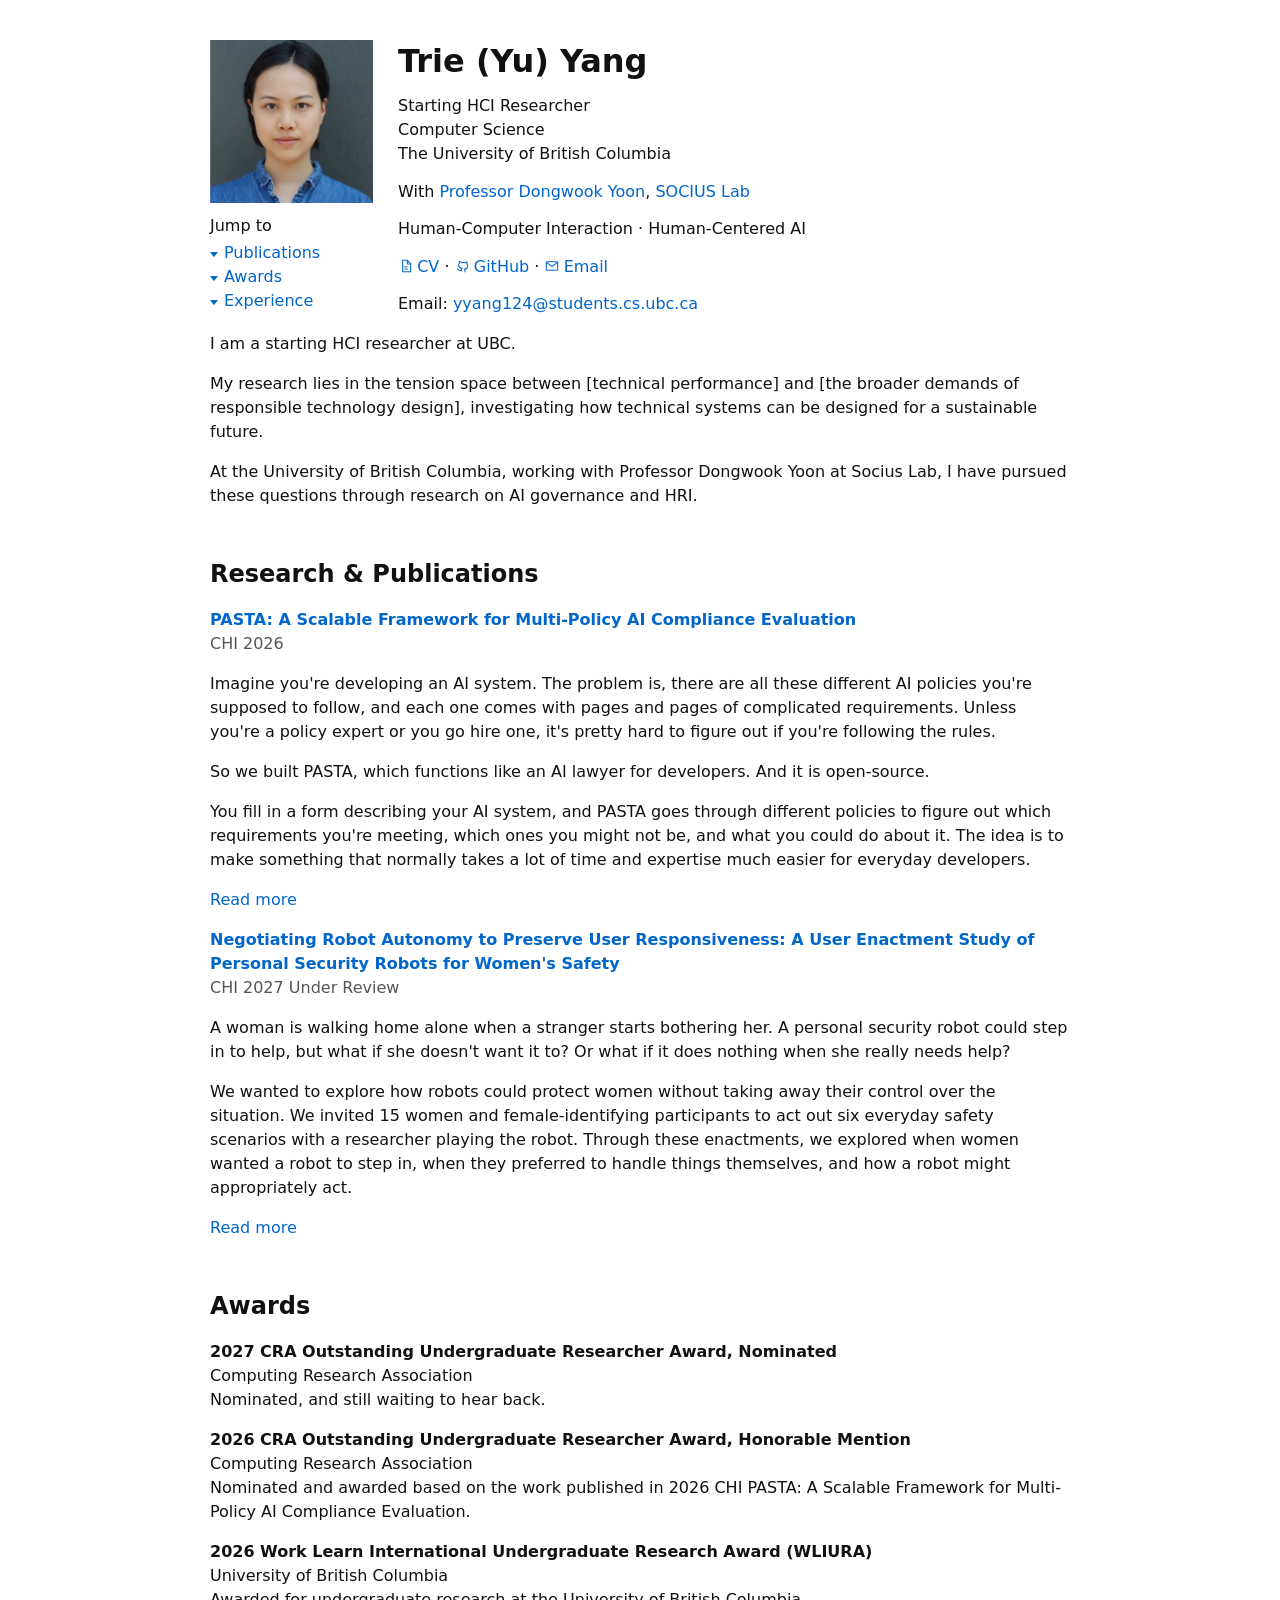
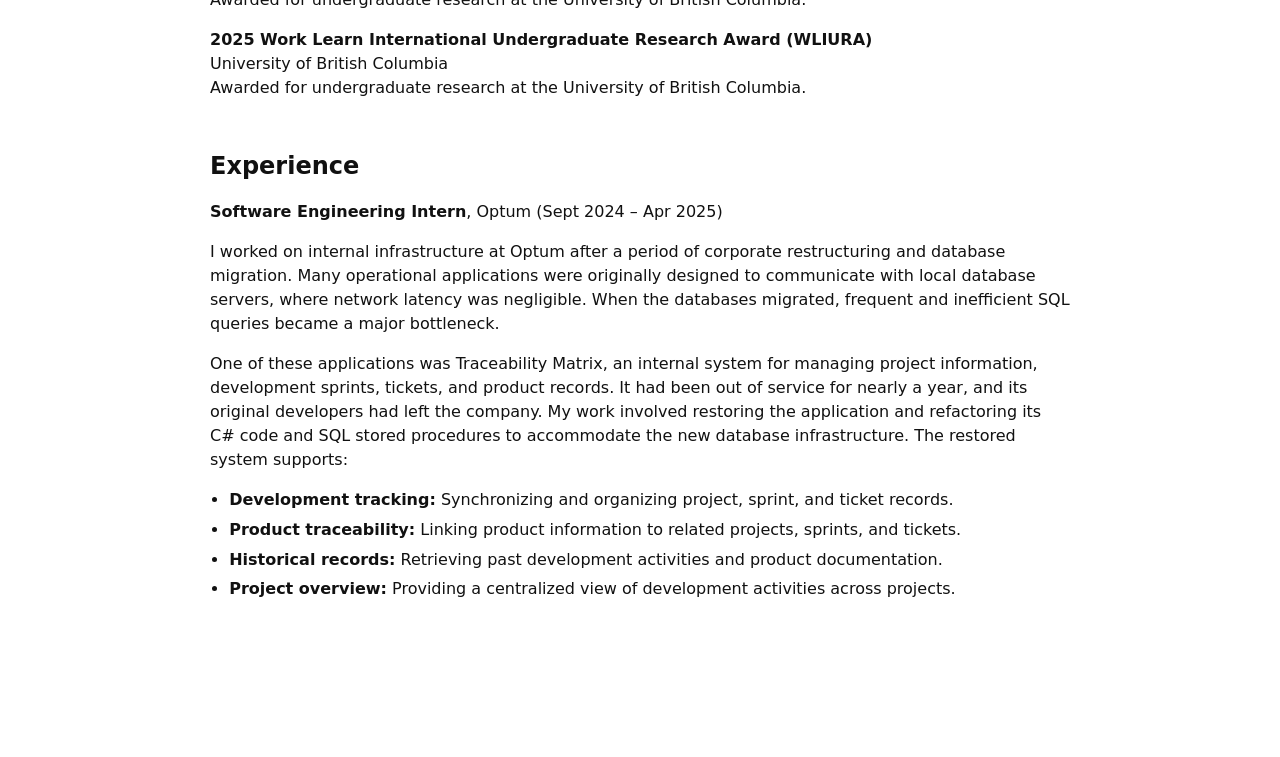
==== index.html @ e6b7b9fc "Arrange the homepage header like a faculty page, with a jump menu." ====
<!DOCTYPE html>
<html lang="en">
<head>
  <meta charset="UTF-8">
  <meta name="viewport" content="width=device-width, initial-scale=1">
  <title>Trie (Yu) Yang</title>
  <style>
    body {
      max-width: 860px;
      margin: 40px auto 60px;
      padding: 0 20px 80px;
      background: #fff;
      font-family: system-ui, -apple-system, BlinkMacSystemFont, sans-serif;
      line-height: 1.5;
      color: #111;
    }

    a { color: #0066cc; text-decoration: none; }
    a:hover { text-decoration: underline; }
    h1 { margin: 0 0 0.15em; font-size: 2rem; line-height: 1.2; }
    h2 { margin-top: 2em; margin-bottom: 0.4em; scroll-margin-top: 16px; }
    .subtitle { color: #555; }
    .masthead {
      display: flex;
      align-items: flex-start;
      gap: 25px;
      margin-top: 12px;
    }
    .identity { width: 163px; flex: none; }
    .headshot { width: 163px; height: auto; display: block; }
    .jump { margin-top: 0.7em; }
    .jump p { margin: 0 0 0.15em; }
    .jump ul { list-style: none; margin: 0; padding: 0; }
    .jump li { margin: 0; }
    .jump a::before {
      content: "";
      display: inline-block;
      width: 0;
      height: 0;
      margin-right: 6px;
      border-left: 4px solid transparent;
      border-right: 4px solid transparent;
      border-top: 5px solid #0066cc;
      vertical-align: 1px;
    }
    .intro { min-width: 0; padding-top: 2px; }
    .stack { margin-top: 0.85em; }
    .stack p { margin: 0; }
    .stack .ico {
      width: 1em;
      height: 1em;
      margin-right: 0.2em;
      vertical-align: -0.12em;
      fill: none;
      stroke: currentColor;
      stroke-width: 1.6;
    }
    ul { margin: 0.4em 0 1em; padding-left: 1.2em; }
    li { margin: 0.35em 0; }
    .jump ul { margin: 0; padding: 0; }
    .jump li { margin: 0; }
    @media (max-width: 640px) {
      .masthead { display: block; }
      .identity { width: 163px; margin-bottom: 16px; }
    }
  </style>
</head>
<body>

<header class="masthead" id="about">
  <div class="identity">
    <img class="headshot" src="headshot.jpeg" alt="Trie Yang">
    <nav class="jump" aria-label="Jump to">
      <p>Jump to</p>
      <ul>
        <li><a href="#publications">Publications</a></li>
        <li><a href="#awards">Awards</a></li>
        <li><a href="#experience">Experience</a></li>
      </ul>
    </nav>
  </div>
  <div class="intro">
    <h1>Trie (Yu) Yang</h1>
    <div class="stack">
      <p>Starting HCI Researcher</p>
      <p>Computer Science</p>
      <p>The University of British Columbia</p>
    </div>
    <div class="stack">
      <p>With <a href="https://dwyoon.com/">Professor Dongwook Yoon</a>, <a href="https://www.cs.ubc.ca/labs/socius/">SOCIUS Lab</a></p>
    </div>
    <div class="stack">
      <p>Human-Computer Interaction · Human-Centered AI</p>
    </div>
    <div class="stack">
      <p>
        <a href="cv.pdf"><svg class="ico" viewBox="0 0 24 24" aria-hidden="true"><path d="M7 3.5h7l5 5V20.5H7z"/><path d="M14 3.5V9h5"/><path d="M9.5 13h5M9.5 16.5h5"/></svg>CV</a>
        ·
        <a href="https://github.com/TrieYang"><svg class="ico" viewBox="0 0 24 24" aria-hidden="true"><path d="M9 18.5c-4 1.3-4-2.2-5.5-2.7"/><path d="M15 21.2v-2.6a2.6 2.6 0 0 0-.7-2c2.3-.3 4.7-1.1 4.7-5.1a4 4 0 0 0-1.1-2.8 3.7 3.7 0 0 0-.1-2.7s-.9-.3-2.9 1.1a10 10 0 0 0-5.2 0C7.6 4.7 6.7 5 6.7 5a3.7 3.7 0 0 0-.1 2.7 4 4 0 0 0-1.1 2.8c0 4 2.4 4.8 4.7 5.1a2.6 2.6 0 0 0-.7 2v2.6"/></svg>GitHub</a>
        ·
        <a href="mailto:yyang124@students.cs.ubc.ca"><svg class="ico" viewBox="0 0 24 24" aria-hidden="true"><rect x="3.5" y="5.5" width="17" height="13" rx="1.2"/><path d="M4 6.5 12 13l8-6.5"/></svg>Email</a>
      </p>
    </div>
    <div class="stack">
      <p>Email: <a href="mailto:yyang124@students.cs.ubc.ca">yyang124@students.cs.ubc.ca</a></p>
    </div>
  </div>
</header>

<p>I am a starting HCI researcher at UBC.</p>
<p>My research lies in the tension space between [technical performance] and [the broader demands of responsible technology design], investigating how technical systems can be designed for a sustainable future.</p>
<p>At the University of British Columbia, working with Professor Dongwook Yoon at Socius Lab, I have pursued these questions through research on AI governance and HRI.</p>

<h2 id="publications">Research &amp; Publications</h2>
<p>
<strong><a href="pasta.html">PASTA: A Scalable Framework for Multi-Policy AI Compliance Evaluation</a></strong><br>
<span class="subtitle">CHI 2026</span>
</p>
<p>Imagine you're developing an AI system. The problem is, there are all these different AI policies you're supposed to follow, and each one comes with pages and pages of complicated requirements. Unless you're a policy expert or you go hire one, it's pretty hard to figure out if you're following the rules.</p>
<p>So we built PASTA, which functions like an AI lawyer for developers. And it is open-source.</p>
<p>You fill in a form describing your AI system, and PASTA goes through different policies to figure out which requirements you're meeting, which ones you might not be, and what you could do about it. The idea is to make something that normally takes a lot of time and expertise much easier for everyday developers.</p>
<p><a href="pasta.html">Read more</a></p>

<p>
<strong><a href="robot-autonomy.html">Negotiating Robot Autonomy to Preserve User Responsiveness: A User Enactment Study of Personal Security Robots for Women's Safety</a></strong><br>
<span class="subtitle">CHI 2027 Under Review</span>
</p>
<p>A woman is walking home alone when a stranger starts bothering her. A personal security robot could step in to help, but what if she doesn't want it to? Or what if it does nothing when she really needs help?</p>
<p>We wanted to explore how robots could protect women without taking away their control over the situation. We invited 15 women and female-identifying participants to act out six everyday safety scenarios with a researcher playing the robot. Through these enactments, we explored when women wanted a robot to step in, when they preferred to handle things themselves, and how a robot might appropriately act.</p>
<p><a href="robot-autonomy.html">Read more</a></p>

<h2 id="awards">Awards</h2>
<p>
<strong>2027 CRA Outstanding Undergraduate Researcher Award, Nominated</strong><br>
Computing Research Association<br>
Nominated, and still waiting to hear back.
</p>
<p>
<strong>2026 CRA Outstanding Undergraduate Researcher Award, Honorable Mention</strong><br>
Computing Research Association<br>
Nominated and awarded based on the work published in 2026 CHI PASTA: A Scalable Framework for Multi-Policy AI Compliance Evaluation.
</p>
<p>
<strong>2026 Work Learn International Undergraduate Research Award (WLIURA)</strong><br>
University of British Columbia<br>
Awarded for undergraduate research at the University of British Columbia.
</p>
<p>
<strong>2025 Work Learn International Undergraduate Research Award (WLIURA)</strong><br>
University of British Columbia<br>
Awarded for undergraduate research at the University of British Columbia.
</p>

<h2 id="experience">Experience</h2>
<p>
<strong>Software Engineering Intern</strong>, Optum (Sept 2024 – Apr 2025)
</p>
<p>I worked on internal infrastructure at Optum after a period of corporate restructuring and database migration. Many operational applications were originally designed to communicate with local database servers, where network latency was negligible. When the databases migrated, frequent and inefficient SQL queries became a major bottleneck.</p>
<p>One of these applications was Traceability Matrix, an internal system for managing project information, development sprints, tickets, and product records. It had been out of service for nearly a year, and its original developers had left the company. My work involved restoring the application and refactoring its C# code and SQL stored procedures to accommodate the new database infrastructure. The restored system supports:</p>
<ul>
  <li><strong>Development tracking:</strong> Synchronizing and organizing project, sprint, and ticket records.</li>
  <li><strong>Product traceability:</strong> Linking product information to related projects, sprints, and tickets.</li>
  <li><strong>Historical records:</strong> Retrieving past development activities and product documentation.</li>
  <li><strong>Project overview:</strong> Providing a centralized view of development activities across projects.</li>
</ul>

</body>
</html>
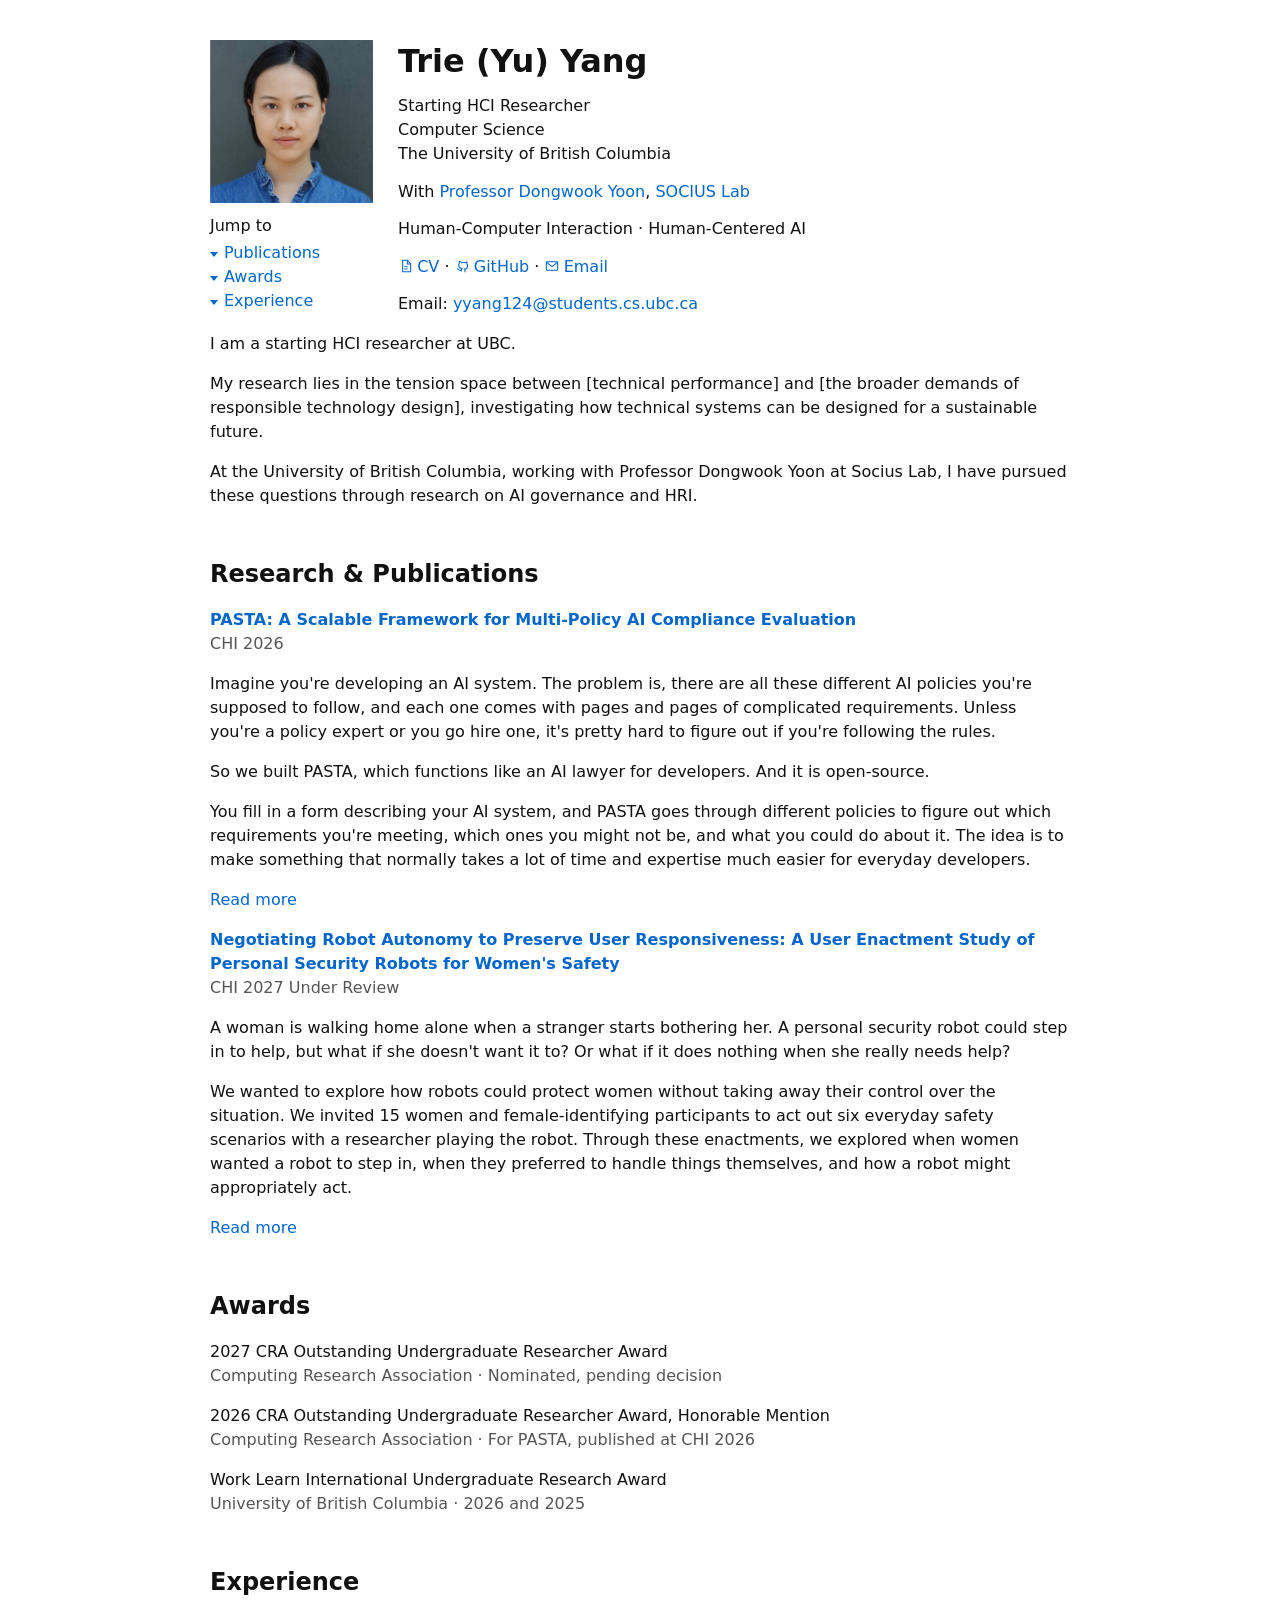
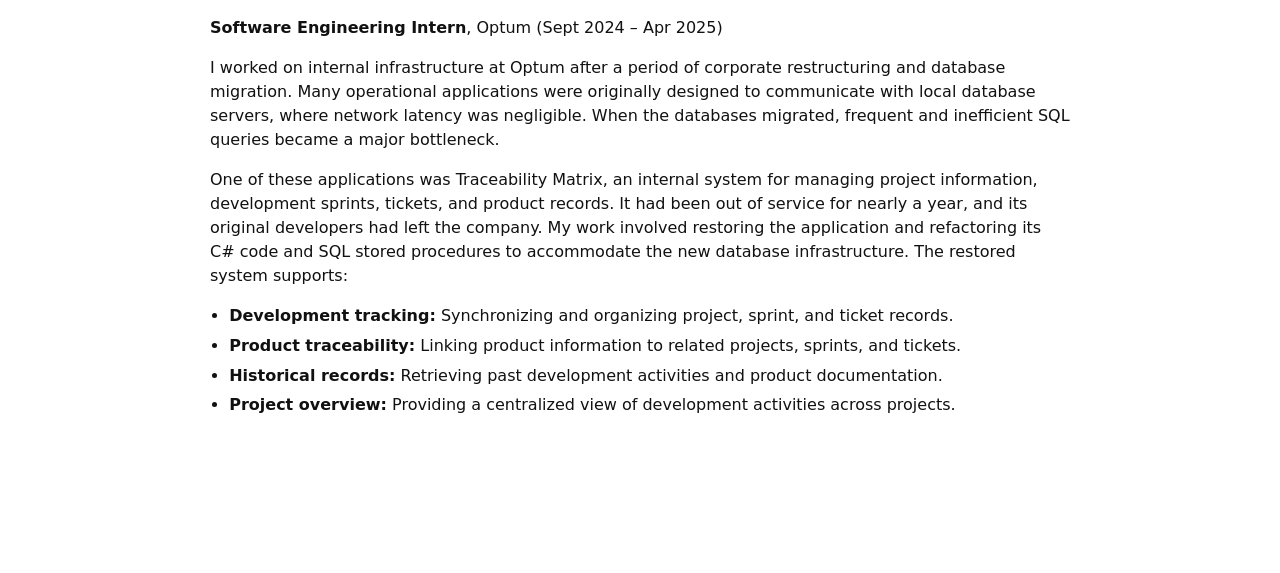
==== commit 467ca47d: "Shorten the awards so the names and notes do not repeat." ====
--- a/index.html
+++ b/index.html
@@ -131,24 +131,16 @@
 
 <h2 id="awards">Awards</h2>
 <p>
-<strong>2027 CRA Outstanding Undergraduate Researcher Award, Nominated</strong><br>
-Computing Research Association<br>
-Nominated, and still waiting to hear back.
+2027 CRA Outstanding Undergraduate Researcher Award<br>
+<span class="subtitle">Computing Research Association · Nominated, pending decision</span>
 </p>
 <p>
-<strong>2026 CRA Outstanding Undergraduate Researcher Award, Honorable Mention</strong><br>
-Computing Research Association<br>
-Nominated and awarded based on the work published in 2026 CHI PASTA: A Scalable Framework for Multi-Policy AI Compliance Evaluation.
+2026 CRA Outstanding Undergraduate Researcher Award, Honorable Mention<br>
+<span class="subtitle">Computing Research Association · For PASTA, published at CHI 2026</span>
 </p>
 <p>
-<strong>2026 Work Learn International Undergraduate Research Award (WLIURA)</strong><br>
-University of British Columbia<br>
-Awarded for undergraduate research at the University of British Columbia.
-</p>
-<p>
-<strong>2025 Work Learn International Undergraduate Research Award (WLIURA)</strong><br>
-University of British Columbia<br>
-Awarded for undergraduate research at the University of British Columbia.
+Work Learn International Undergraduate Research Award<br>
+<span class="subtitle">University of British Columbia · 2026 and 2025</span>
 </p>
 
 <h2 id="experience">Experience</h2>
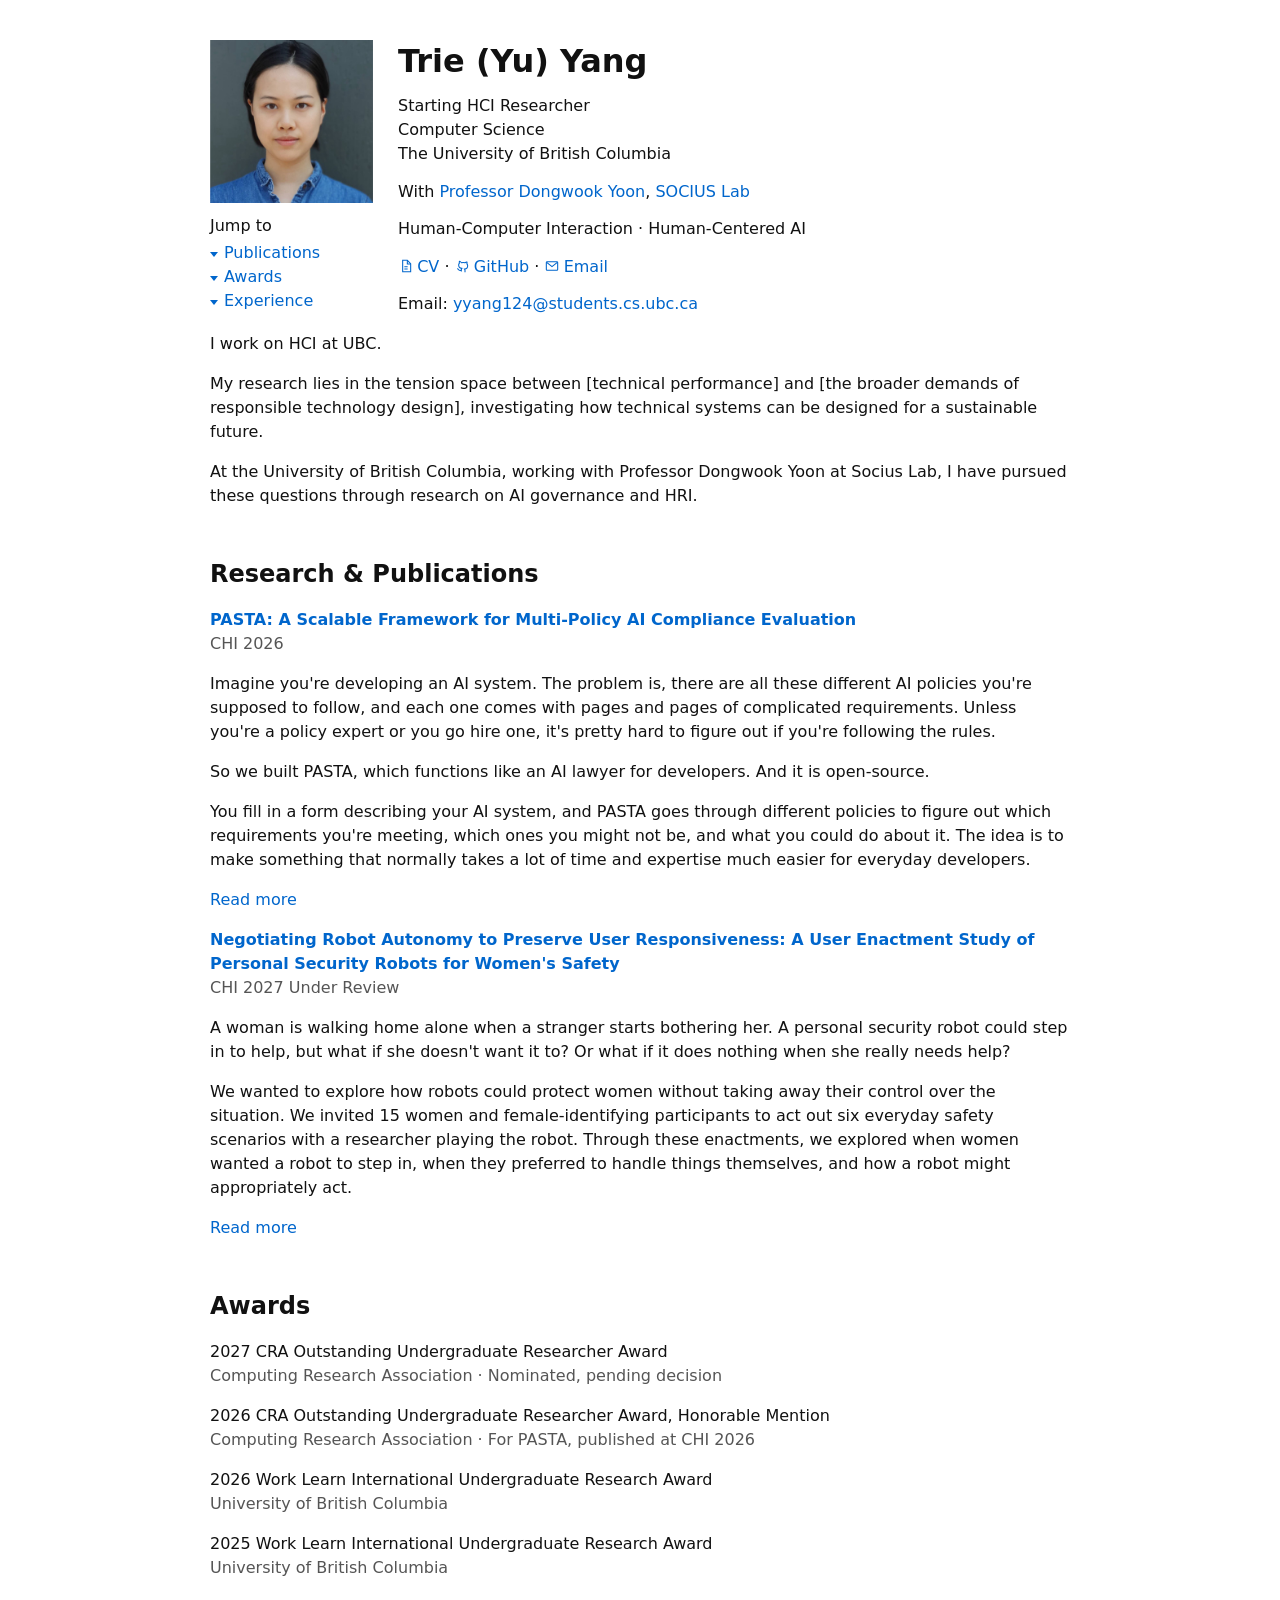
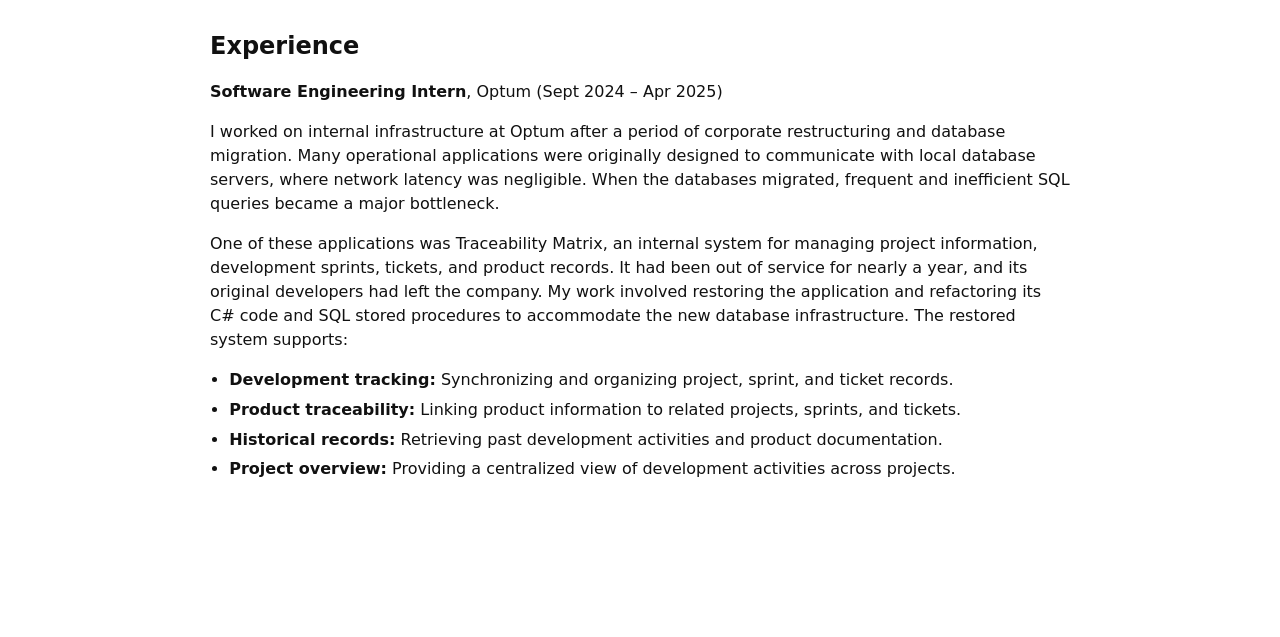
==== commit e70fb431: "Update the opening line and list the Work Learn awards separately." ====
--- a/index.html
+++ b/index.html
@@ -107,7 +107,7 @@
   </div>
 </header>
 
-<p>I am a starting HCI researcher at UBC.</p>
+<p>I work on HCI at UBC.</p>
 <p>My research lies in the tension space between [technical performance] and [the broader demands of responsible technology design], investigating how technical systems can be designed for a sustainable future.</p>
 <p>At the University of British Columbia, working with Professor Dongwook Yoon at Socius Lab, I have pursued these questions through research on AI governance and HRI.</p>
 
@@ -139,8 +139,12 @@
 <span class="subtitle">Computing Research Association · For PASTA, published at CHI 2026</span>
 </p>
 <p>
-Work Learn International Undergraduate Research Award<br>
-<span class="subtitle">University of British Columbia · 2026 and 2025</span>
+2026 Work Learn International Undergraduate Research Award<br>
+<span class="subtitle">University of British Columbia</span>
+</p>
+<p>
+2025 Work Learn International Undergraduate Research Award<br>
+<span class="subtitle">University of British Columbia</span>
 </p>
 
 <h2 id="experience">Experience</h2>
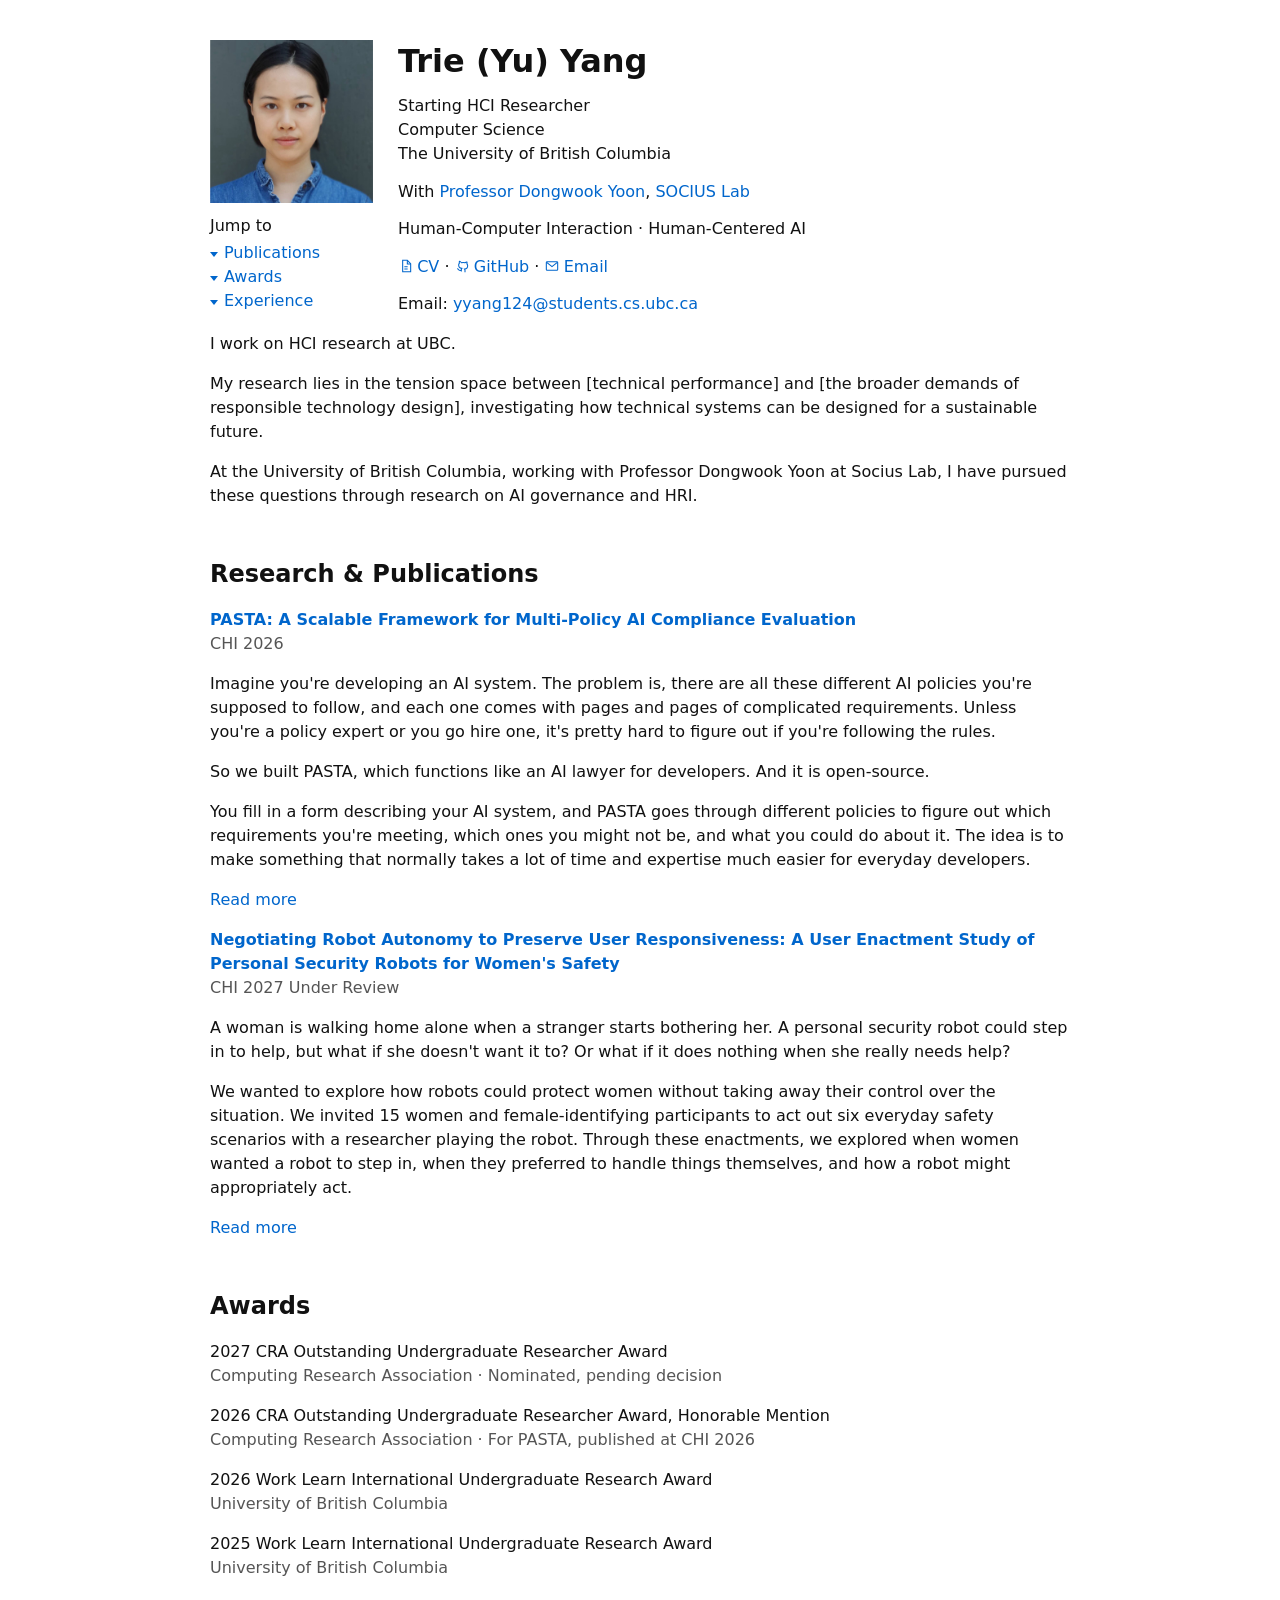
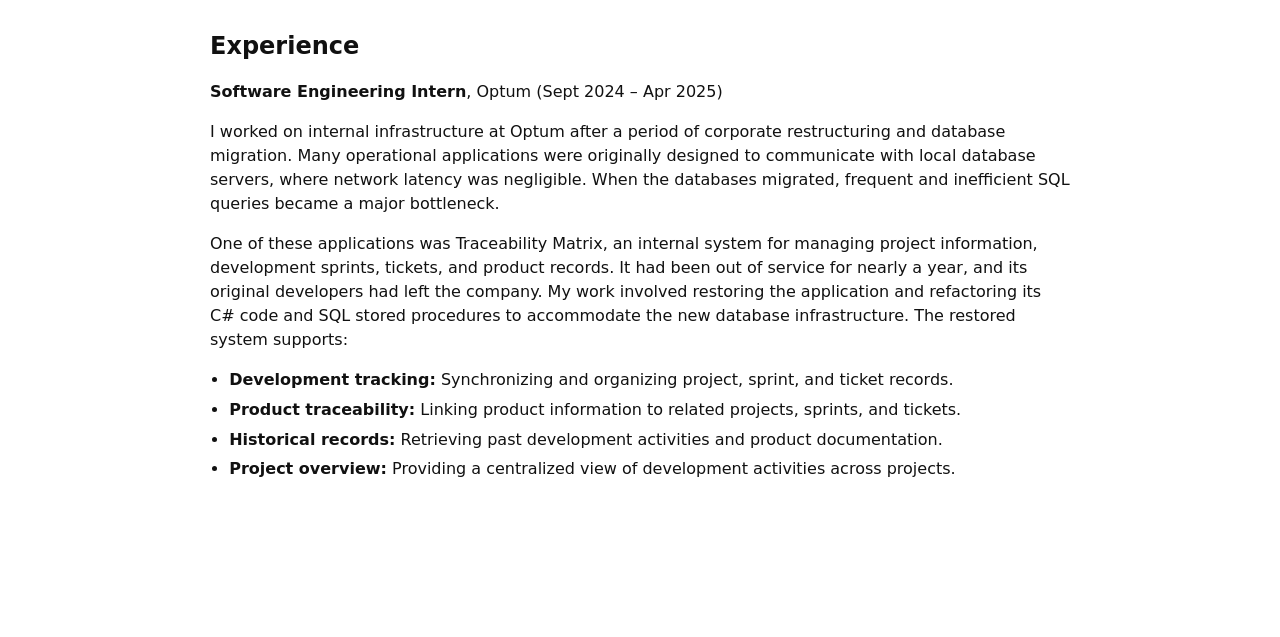
==== commit 96cc296b: "Say the opening line is HCI research at UBC." ====
--- a/index.html
+++ b/index.html
@@ -107,7 +107,7 @@
   </div>
 </header>
 
-<p>I work on HCI at UBC.</p>
+<p>I work on HCI research at UBC.</p>
 <p>My research lies in the tension space between [technical performance] and [the broader demands of responsible technology design], investigating how technical systems can be designed for a sustainable future.</p>
 <p>At the University of British Columbia, working with Professor Dongwook Yoon at Socius Lab, I have pursued these questions through research on AI governance and HRI.</p>
 
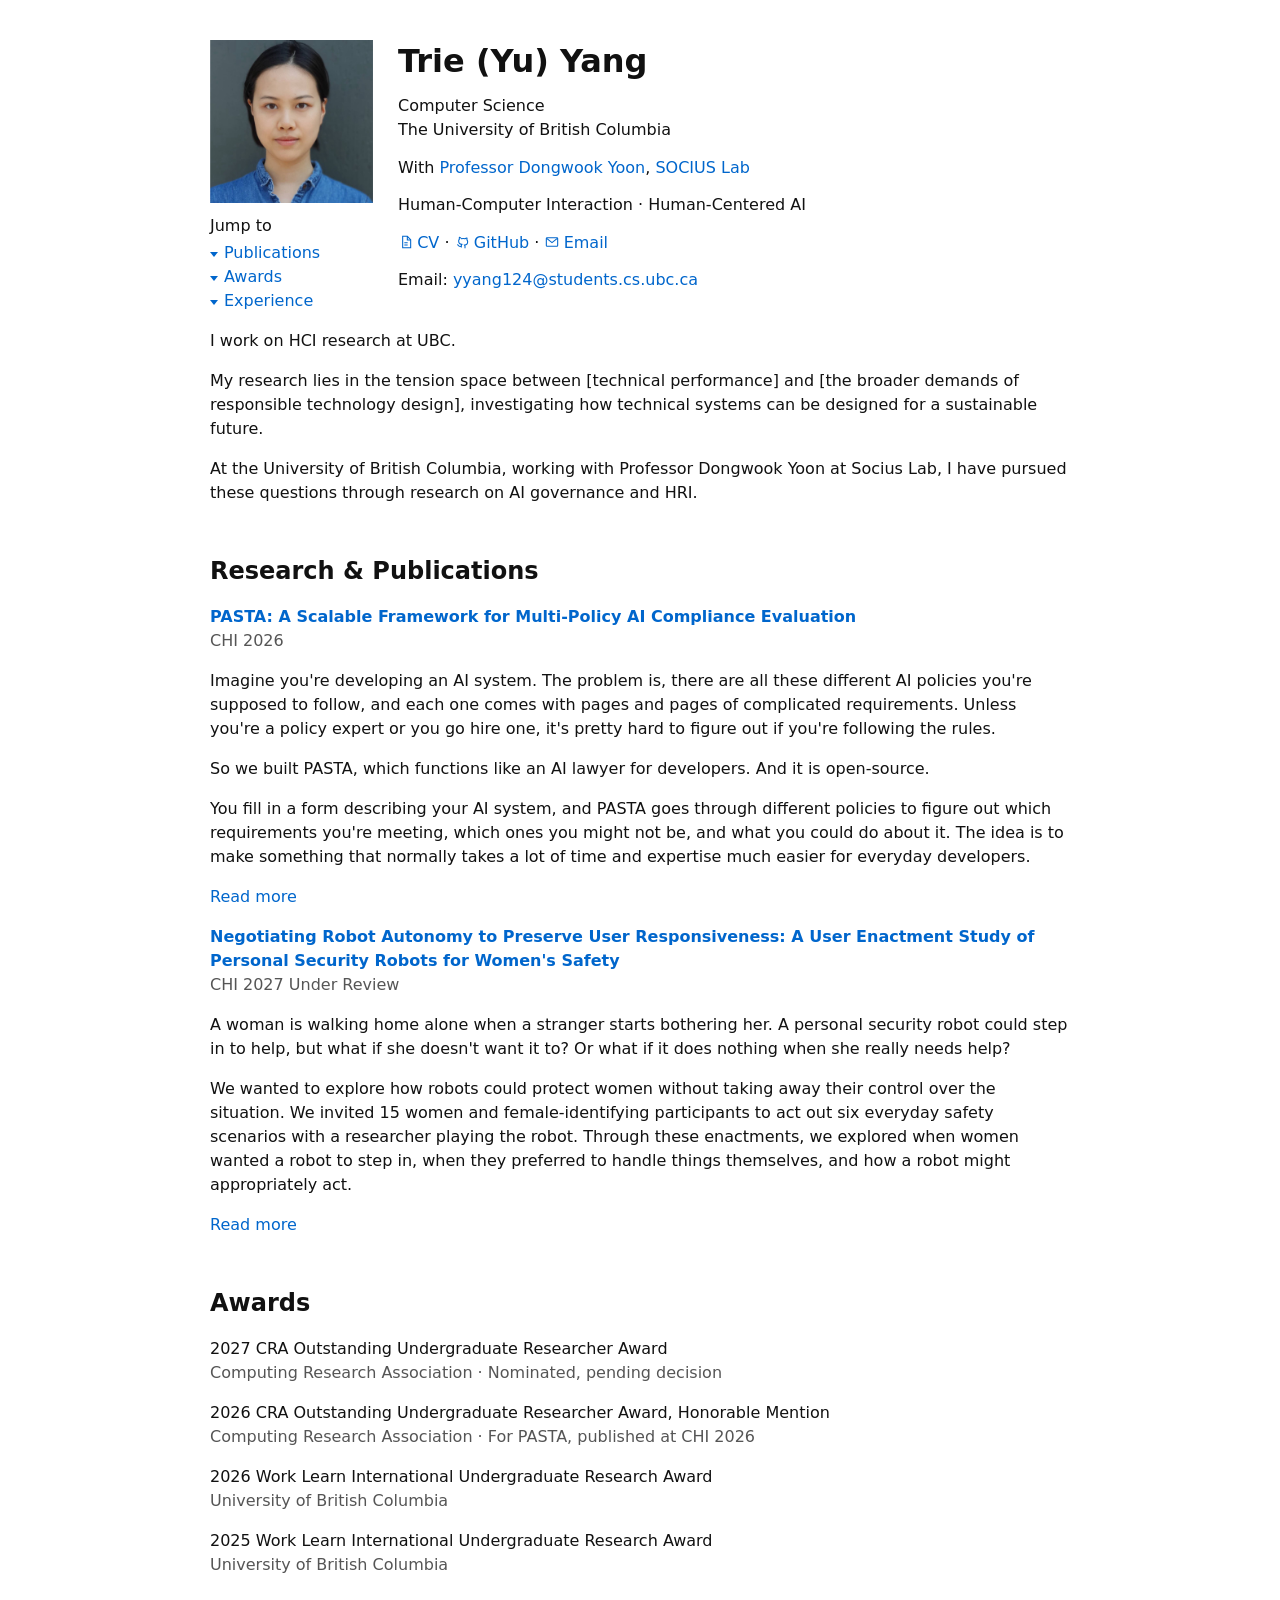
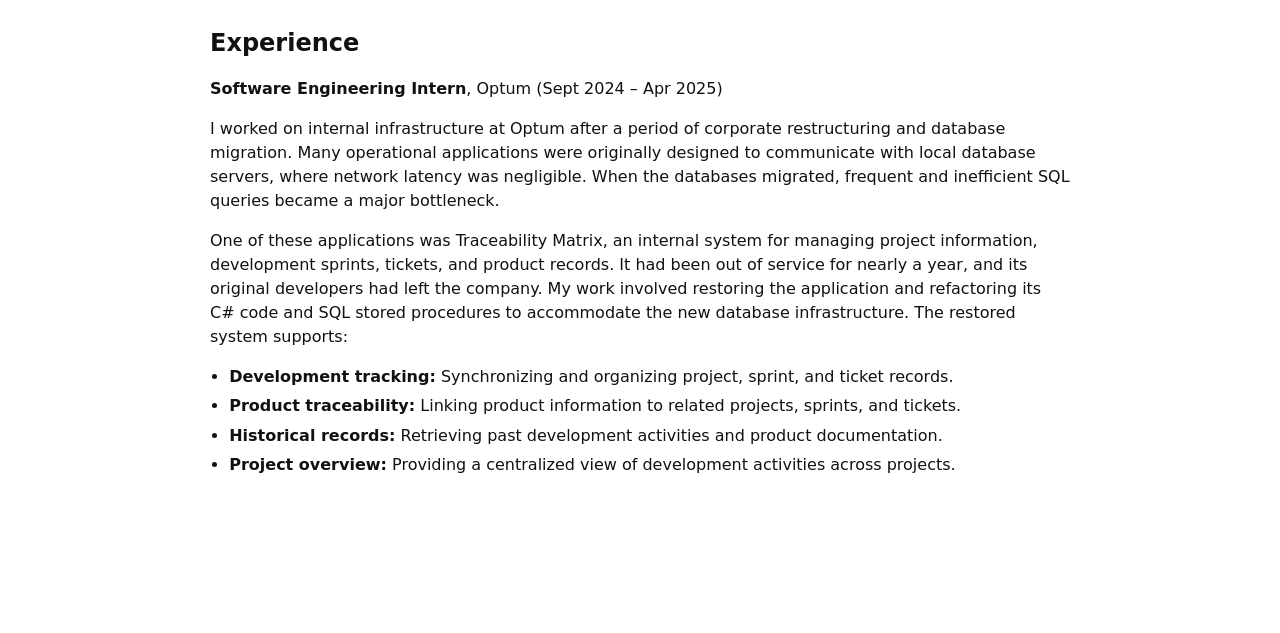
==== commit 828cf999: "Remove the starting HCI researcher line from the header." ====
--- a/index.html
+++ b/index.html
@@ -82,7 +82,6 @@
   <div class="intro">
     <h1>Trie (Yu) Yang</h1>
     <div class="stack">
-      <p>Starting HCI Researcher</p>
       <p>Computer Science</p>
       <p>The University of British Columbia</p>
     </div>
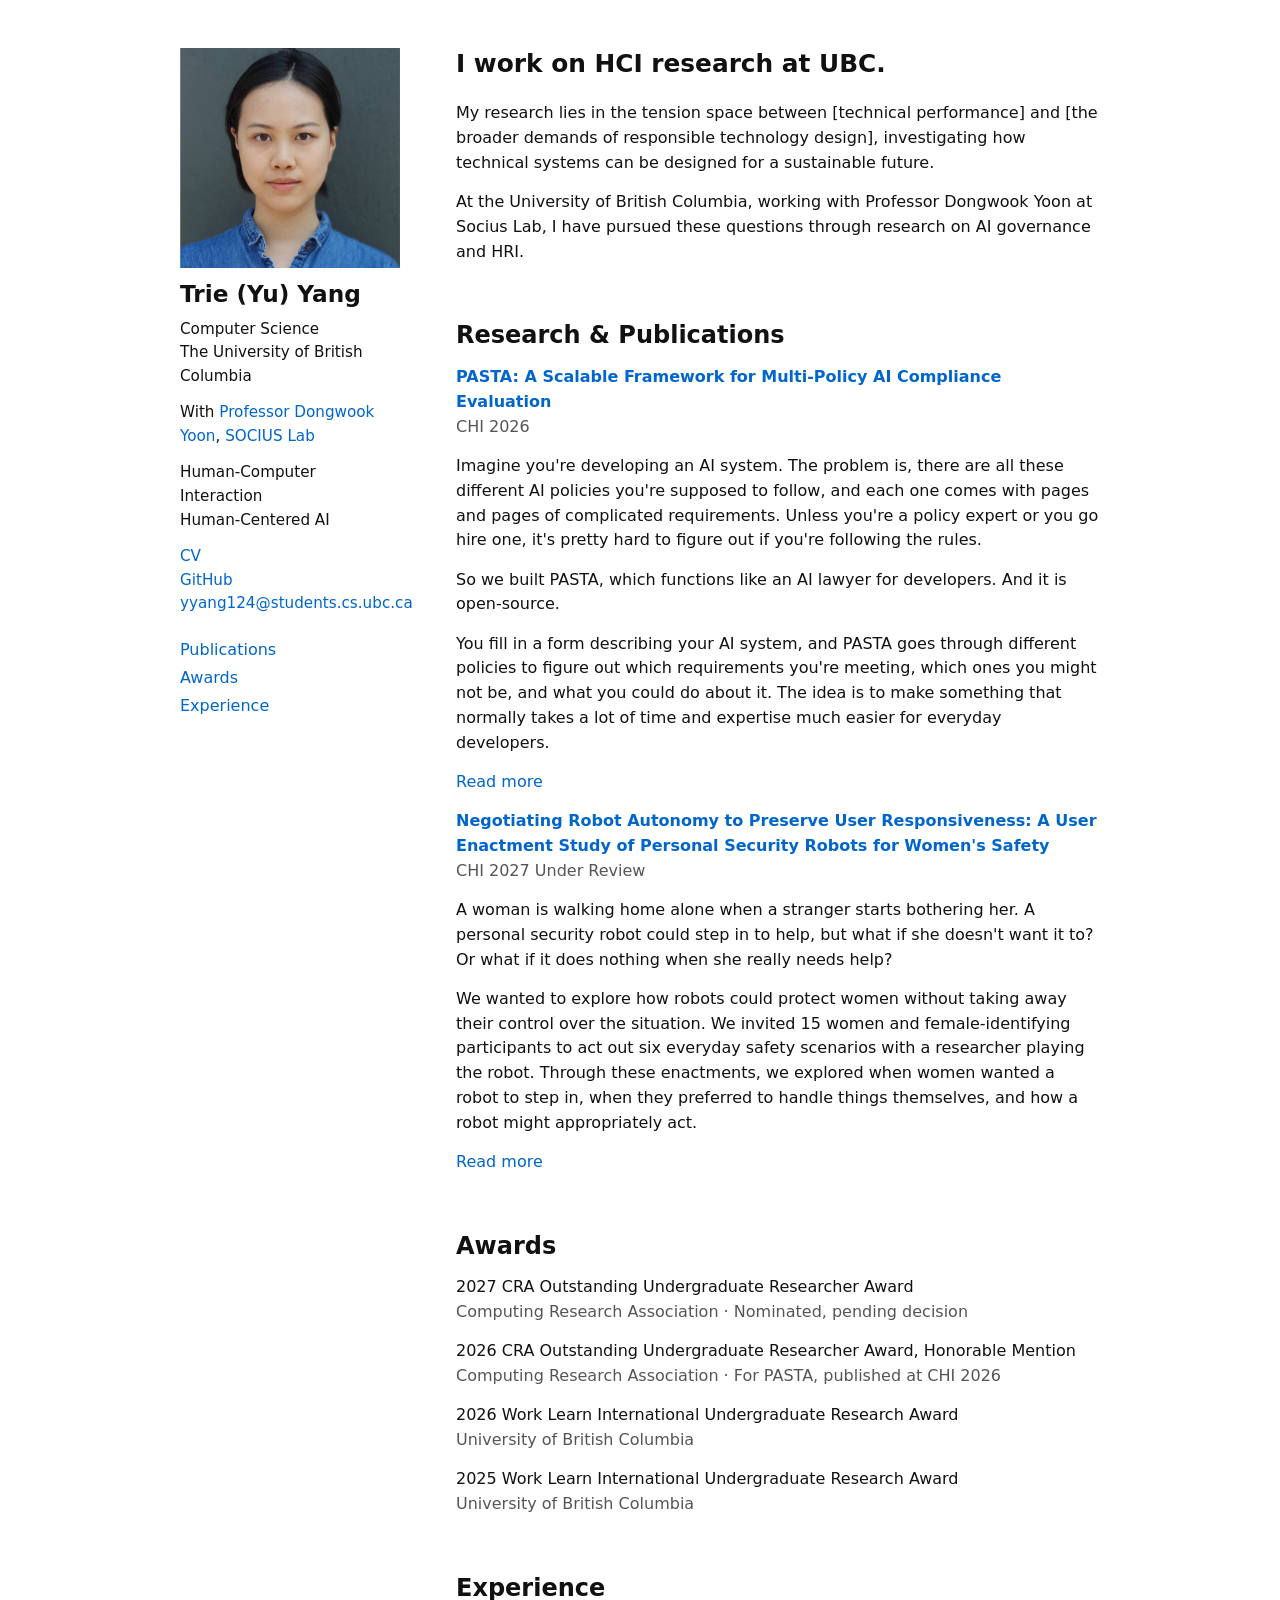
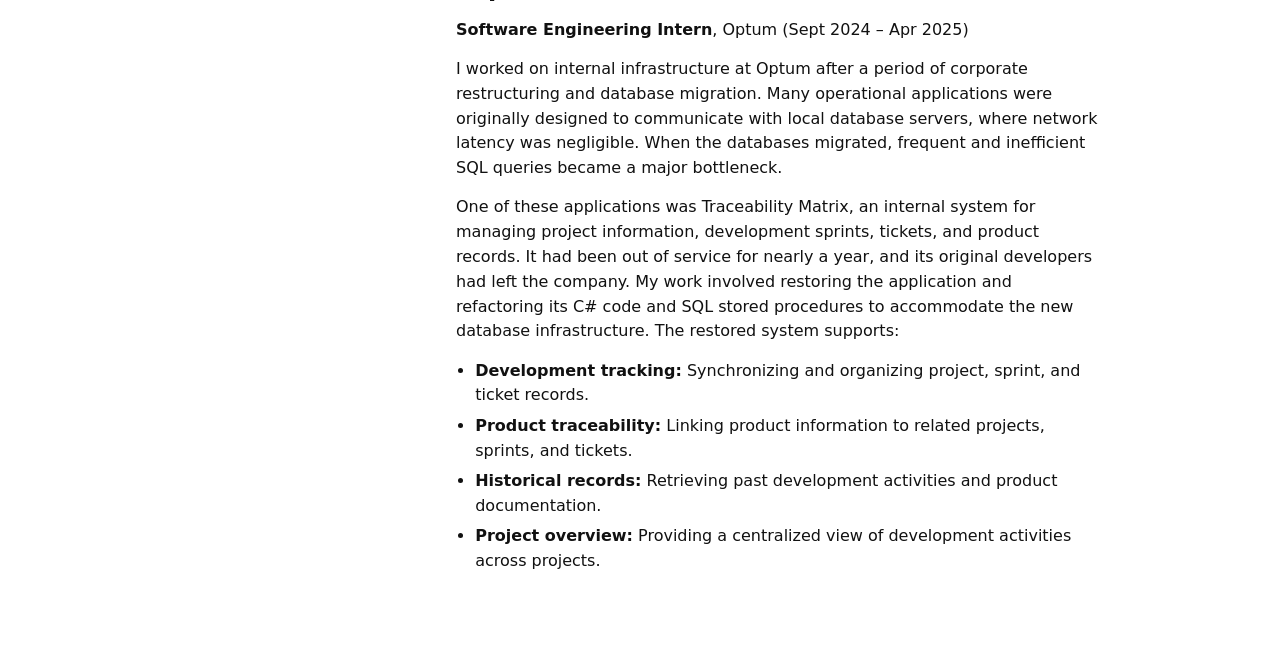
==== commit a36ecce1: "Split the homepage into a plain side column and a writing column." ====
--- a/index.html
+++ b/index.html
@@ -6,107 +6,76 @@
   <title>Trie (Yu) Yang</title>
   <style>
     body {
-      max-width: 860px;
-      margin: 40px auto 60px;
-      padding: 0 20px 80px;
+      max-width: 920px;
+      margin: 48px auto 72px;
+      padding: 0 24px;
       background: #fff;
       font-family: system-ui, -apple-system, BlinkMacSystemFont, sans-serif;
-      line-height: 1.5;
+      line-height: 1.55;
       color: #111;
     }
 
     a { color: #0066cc; text-decoration: none; }
     a:hover { text-decoration: underline; }
-    h1 { margin: 0 0 0.15em; font-size: 2rem; line-height: 1.2; }
-    h2 { margin-top: 2em; margin-bottom: 0.4em; scroll-margin-top: 16px; }
+    h2 { margin: 2.2em 0 0.45em; scroll-margin-top: 16px; }
     .subtitle { color: #555; }
-    .masthead {
-      display: flex;
-      align-items: flex-start;
-      gap: 25px;
-      margin-top: 12px;
+
+    .layout {
+      display: grid;
+      grid-template-columns: 220px minmax(0, 1fr);
+      column-gap: 56px;
+      align-items: start;
     }
-    .identity { width: 163px; flex: none; }
-    .headshot { width: 163px; height: auto; display: block; }
-    .jump { margin-top: 0.7em; }
-    .jump p { margin: 0 0 0.15em; }
-    .jump ul { list-style: none; margin: 0; padding: 0; }
-    .jump li { margin: 0; }
-    .jump a::before {
-      content: "";
-      display: inline-block;
-      width: 0;
-      height: 0;
-      margin-right: 6px;
-      border-left: 4px solid transparent;
-      border-right: 4px solid transparent;
-      border-top: 5px solid #0066cc;
-      vertical-align: 1px;
+
+    .rail h1 {
+      margin: 0.55em 0 0.45em;
+      font-size: 1.45rem;
+      line-height: 1.15;
     }
-    .intro { min-width: 0; padding-top: 2px; }
-    .stack { margin-top: 0.85em; }
-    .stack p { margin: 0; }
-    .stack .ico {
-      width: 1em;
-      height: 1em;
-      margin-right: 0.2em;
-      vertical-align: -0.12em;
-      fill: none;
-      stroke: currentColor;
-      stroke-width: 1.6;
+    .headshot { width: 100%; height: auto; display: block; }
+    .rail p { margin: 0 0 0.85em; font-size: 0.95rem; }
+    .rail nav { margin-top: 1.4em; }
+    .rail nav a { display: block; margin: 0.2em 0; }
+
+    .lede {
+      margin: 0 0 0.85em;
+      font-size: 1.55rem;
+      font-weight: 700;
+      line-height: 1.3;
     }
-    ul { margin: 0.4em 0 1em; padding-left: 1.2em; }
-    li { margin: 0.35em 0; }
-    .jump ul { margin: 0; padding: 0; }
-    .jump li { margin: 0; }
-    @media (max-width: 640px) {
-      .masthead { display: block; }
-      .identity { width: 163px; margin-bottom: 16px; }
+    main > p { margin: 0 0 0.9em; }
+    main ul { margin: 0.4em 0 1em; padding-left: 1.2em; }
+    main li { margin: 0.35em 0; }
+
+    @media (max-width: 700px) {
+      .layout { grid-template-columns: 1fr; row-gap: 28px; }
+      .rail { max-width: 220px; }
     }
   </style>
 </head>
 <body>
 
-<header class="masthead" id="about">
-  <div class="identity">
-    <img class="headshot" src="headshot.jpeg" alt="Trie Yang">
-    <nav class="jump" aria-label="Jump to">
-      <p>Jump to</p>
-      <ul>
-        <li><a href="#publications">Publications</a></li>
-        <li><a href="#awards">Awards</a></li>
-        <li><a href="#experience">Experience</a></li>
-      </ul>
-    </nav>
-  </div>
-  <div class="intro">
-    <h1>Trie (Yu) Yang</h1>
-    <div class="stack">
-      <p>Computer Science</p>
-      <p>The University of British Columbia</p>
-    </div>
-    <div class="stack">
-      <p>With <a href="https://dwyoon.com/">Professor Dongwook Yoon</a>, <a href="https://www.cs.ubc.ca/labs/socius/">SOCIUS Lab</a></p>
-    </div>
-    <div class="stack">
-      <p>Human-Computer Interaction · Human-Centered AI</p>
-    </div>
-    <div class="stack">
-      <p>
-        <a href="cv.pdf"><svg class="ico" viewBox="0 0 24 24" aria-hidden="true"><path d="M7 3.5h7l5 5V20.5H7z"/><path d="M14 3.5V9h5"/><path d="M9.5 13h5M9.5 16.5h5"/></svg>CV</a>
-        ·
-        <a href="https://github.com/TrieYang"><svg class="ico" viewBox="0 0 24 24" aria-hidden="true"><path d="M9 18.5c-4 1.3-4-2.2-5.5-2.7"/><path d="M15 21.2v-2.6a2.6 2.6 0 0 0-.7-2c2.3-.3 4.7-1.1 4.7-5.1a4 4 0 0 0-1.1-2.8 3.7 3.7 0 0 0-.1-2.7s-.9-.3-2.9 1.1a10 10 0 0 0-5.2 0C7.6 4.7 6.7 5 6.7 5a3.7 3.7 0 0 0-.1 2.7 4 4 0 0 0-1.1 2.8c0 4 2.4 4.8 4.7 5.1a2.6 2.6 0 0 0-.7 2v2.6"/></svg>GitHub</a>
-        ·
-        <a href="mailto:yyang124@students.cs.ubc.ca"><svg class="ico" viewBox="0 0 24 24" aria-hidden="true"><rect x="3.5" y="5.5" width="17" height="13" rx="1.2"/><path d="M4 6.5 12 13l8-6.5"/></svg>Email</a>
-      </p>
-    </div>
-    <div class="stack">
-      <p>Email: <a href="mailto:yyang124@students.cs.ubc.ca">yyang124@students.cs.ubc.ca</a></p>
-    </div>
-  </div>
-</header>
+<div class="layout">
+<aside class="rail">
+  <img class="headshot" src="headshot.jpeg" alt="Trie Yang">
+  <h1>Trie (Yu) Yang</h1>
+  <p>Computer Science<br>The University of British Columbia</p>
+  <p>With <a href="https://dwyoon.com/">Professor Dongwook Yoon</a>, <a href="https://www.cs.ubc.ca/labs/socius/">SOCIUS Lab</a></p>
+  <p>Human-Computer Interaction<br>Human-Centered AI</p>
+  <p>
+    <a href="cv.pdf">CV</a><br>
+    <a href="https://github.com/TrieYang">GitHub</a><br>
+    <a href="mailto:yyang124@students.cs.ubc.ca">yyang124@students.cs.ubc.ca</a>
+  </p>
+  <nav aria-label="On this page">
+    <a href="#publications">Publications</a>
+    <a href="#awards">Awards</a>
+    <a href="#experience">Experience</a>
+  </nav>
+</aside>
 
-<p>I work on HCI research at UBC.</p>
+<main>
+<p class="lede">I work on HCI research at UBC.</p>
 <p>My research lies in the tension space between [technical performance] and [the broader demands of responsible technology design], investigating how technical systems can be designed for a sustainable future.</p>
 <p>At the University of British Columbia, working with Professor Dongwook Yoon at Socius Lab, I have pursued these questions through research on AI governance and HRI.</p>
 
@@ -158,6 +127,8 @@
   <li><strong>Historical records:</strong> Retrieving past development activities and product documentation.</li>
   <li><strong>Project overview:</strong> Providing a centralized view of development activities across projects.</li>
 </ul>
+</main>
+</div>
 
 </body>
 </html>
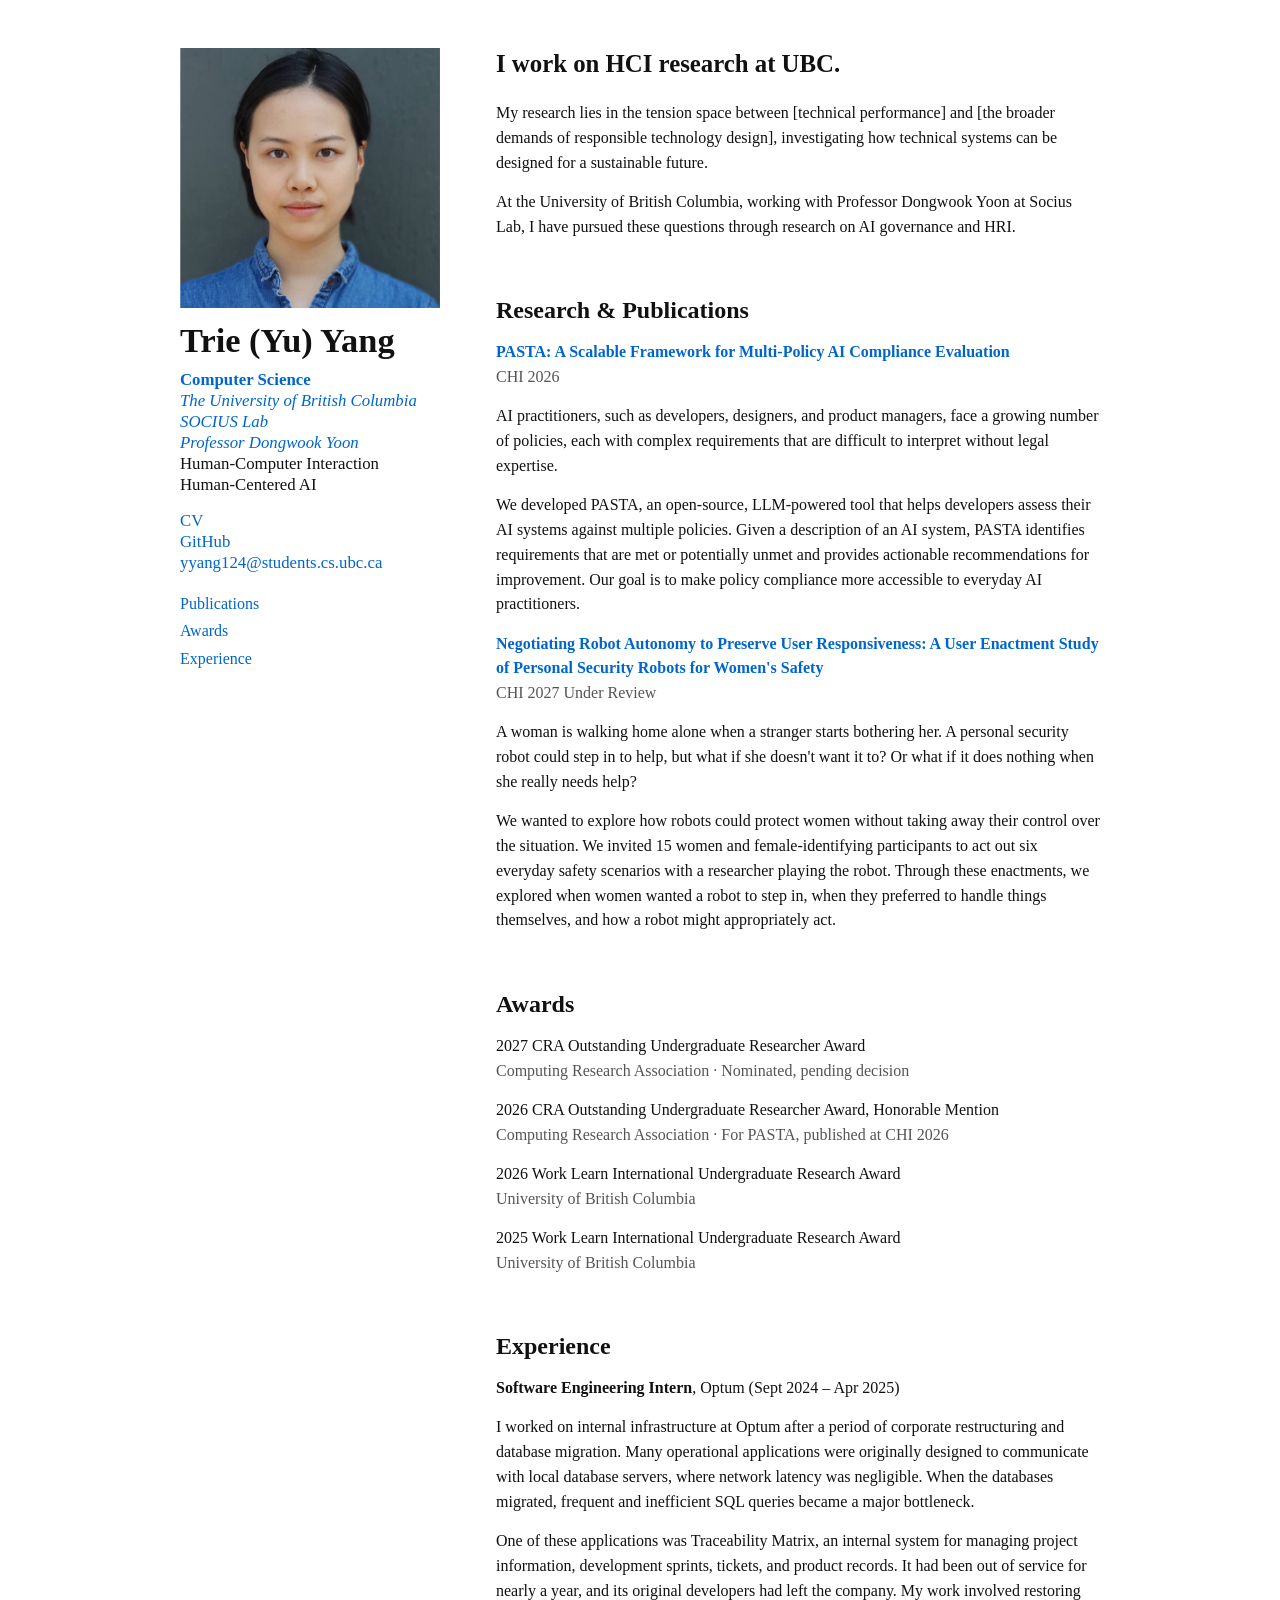
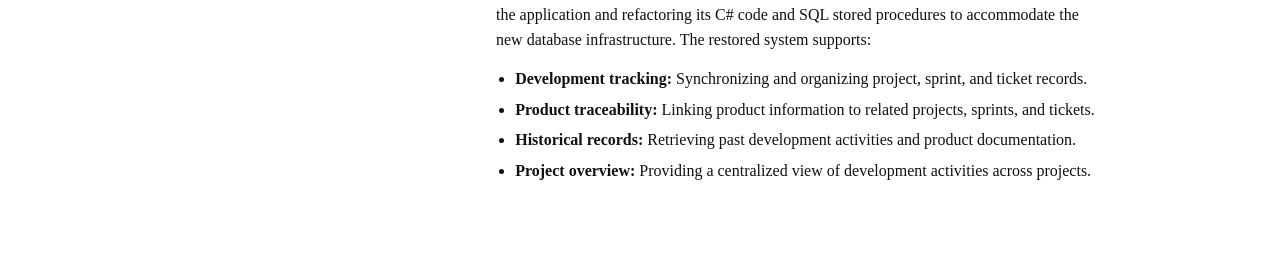
==== commit 7510385b: "Set the site in Times New Roman and stack the basic info under the photo." ====
--- a/index.html
+++ b/index.html
@@ -10,7 +10,7 @@
       margin: 48px auto 72px;
       padding: 0 24px;
       background: #fff;
-      font-family: system-ui, -apple-system, BlinkMacSystemFont, sans-serif;
+      font-family: "Times New Roman", Times, serif;
       line-height: 1.55;
       color: #111;
     }
@@ -22,20 +22,24 @@
 
     .layout {
       display: grid;
-      grid-template-columns: 220px minmax(0, 1fr);
+      grid-template-columns: 260px minmax(0, 1fr);
       column-gap: 56px;
       align-items: start;
     }
 
     .rail h1 {
-      margin: 0.55em 0 0.45em;
-      font-size: 1.45rem;
-      line-height: 1.15;
+      margin: 0.4em 0 0.35em;
+      font-size: 2.15rem;
+      font-weight: 700;
+      line-height: 1.05;
     }
     .headshot { width: 100%; height: auto; display: block; }
-    .rail p { margin: 0 0 0.85em; font-size: 0.95rem; }
-    .rail nav { margin-top: 1.4em; }
-    .rail nav a { display: block; margin: 0.2em 0; }
+    .rail p { margin: 0; font-size: 1.05rem; line-height: 1.25; }
+    .rail .role { font-weight: 700; }
+    .rail .place { font-style: italic; }
+    .rail .contact { margin-top: 0.9em; }
+    .rail nav { margin-top: 1.15em; }
+    .rail nav a { display: block; margin: 0.15em 0; }
 
     .lede {
       margin: 0 0 0.85em;
@@ -49,7 +53,7 @@
 
     @media (max-width: 700px) {
       .layout { grid-template-columns: 1fr; row-gap: 28px; }
-      .rail { max-width: 220px; }
+      .rail { max-width: 260px; }
     }
   </style>
 </head>
@@ -59,10 +63,13 @@
 <aside class="rail">
   <img class="headshot" src="headshot.jpeg" alt="Trie Yang">
   <h1>Trie (Yu) Yang</h1>
-  <p>Computer Science<br>The University of British Columbia</p>
-  <p>With <a href="https://dwyoon.com/">Professor Dongwook Yoon</a>, <a href="https://www.cs.ubc.ca/labs/socius/">SOCIUS Lab</a></p>
-  <p>Human-Computer Interaction<br>Human-Centered AI</p>
-  <p>
+  <p class="role"><a href="https://www.cs.ubc.ca/">Computer Science</a></p>
+  <p class="place"><a href="https://www.ubc.ca/">The University of British Columbia</a></p>
+  <p class="place"><a href="https://www.cs.ubc.ca/labs/socius/">SOCIUS Lab</a></p>
+  <p class="place"><a href="https://dwyoon.com/">Professor Dongwook Yoon</a></p>
+  <p>Human-Computer Interaction</p>
+  <p>Human-Centered AI</p>
+  <p class="contact">
     <a href="cv.pdf">CV</a><br>
     <a href="https://github.com/TrieYang">GitHub</a><br>
     <a href="mailto:yyang124@students.cs.ubc.ca">yyang124@students.cs.ubc.ca</a>
@@ -84,10 +91,8 @@
 <strong><a href="pasta.html">PASTA: A Scalable Framework for Multi-Policy AI Compliance Evaluation</a></strong><br>
 <span class="subtitle">CHI 2026</span>
 </p>
-<p>Imagine you're developing an AI system. The problem is, there are all these different AI policies you're supposed to follow, and each one comes with pages and pages of complicated requirements. Unless you're a policy expert or you go hire one, it's pretty hard to figure out if you're following the rules.</p>
-<p>So we built PASTA, which functions like an AI lawyer for developers. And it is open-source.</p>
-<p>You fill in a form describing your AI system, and PASTA goes through different policies to figure out which requirements you're meeting, which ones you might not be, and what you could do about it. The idea is to make something that normally takes a lot of time and expertise much easier for everyday developers.</p>
-<p><a href="pasta.html">Read more</a></p>
+<p>AI practitioners, such as developers, designers, and product managers, face a growing number of policies, each with complex requirements that are difficult to interpret without legal expertise.</p>
+<p>We developed PASTA, an open-source, LLM-powered tool that helps developers assess their AI systems against multiple policies. Given a description of an AI system, PASTA identifies requirements that are met or potentially unmet and provides actionable recommendations for improvement. Our goal is to make policy compliance more accessible to everyday AI practitioners.</p>
 
 <p>
 <strong><a href="robot-autonomy.html">Negotiating Robot Autonomy to Preserve User Responsiveness: A User Enactment Study of Personal Security Robots for Women's Safety</a></strong><br>
@@ -95,7 +100,6 @@
 </p>
 <p>A woman is walking home alone when a stranger starts bothering her. A personal security robot could step in to help, but what if she doesn't want it to? Or what if it does nothing when she really needs help?</p>
 <p>We wanted to explore how robots could protect women without taking away their control over the situation. We invited 15 women and female-identifying participants to act out six everyday safety scenarios with a researcher playing the robot. Through these enactments, we explored when women wanted a robot to step in, when they preferred to handle things themselves, and how a robot might appropriately act.</p>
-<p><a href="robot-autonomy.html">Read more</a></p>
 
 <h2 id="awards">Awards</h2>
 <p>
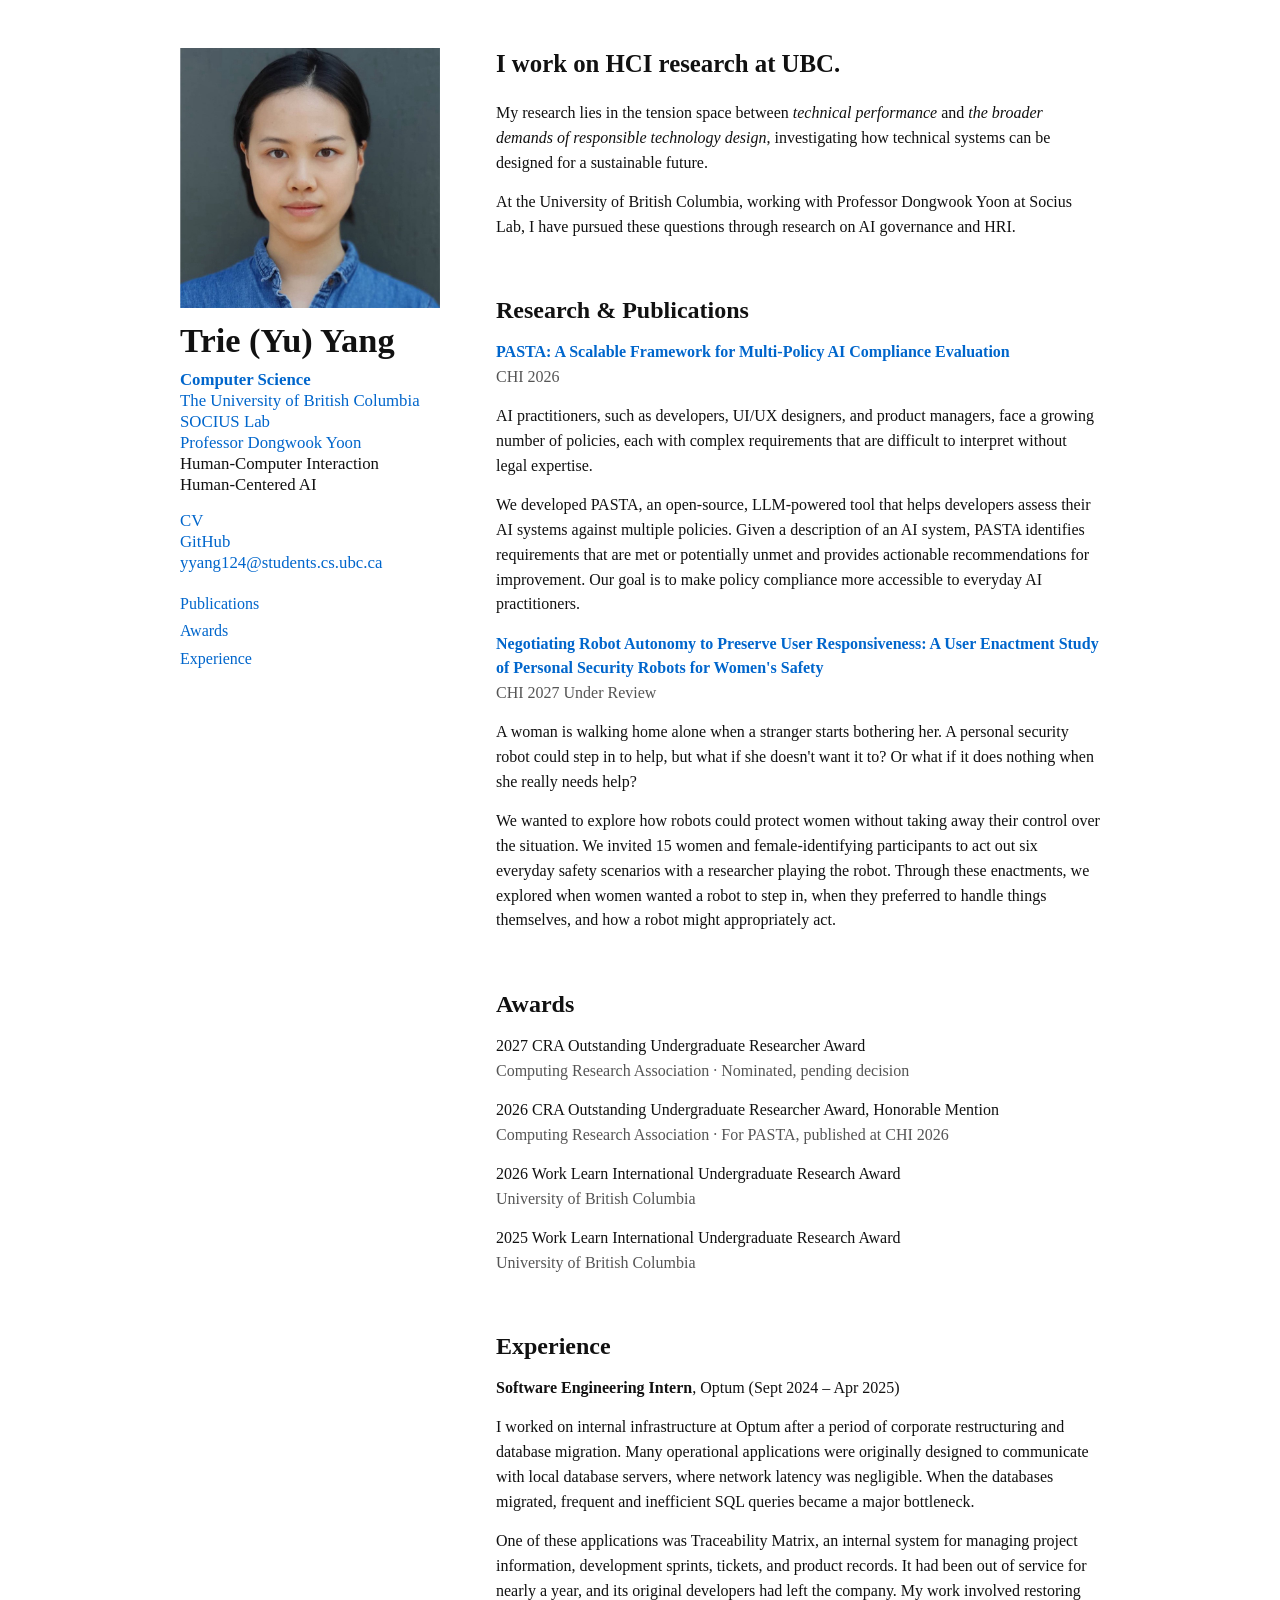
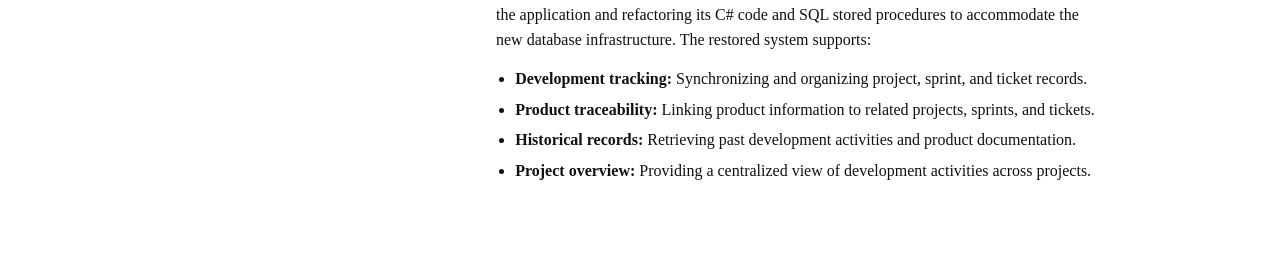
==== commit cb0b3892: "Replace the PASTA overview with the revised practitioner description." ====
--- a/index.html
+++ b/index.html
@@ -36,7 +36,6 @@
     .headshot { width: 100%; height: auto; display: block; }
     .rail p { margin: 0; font-size: 1.05rem; line-height: 1.25; }
     .rail .role { font-weight: 700; }
-    .rail .place { font-style: italic; }
     .rail .contact { margin-top: 0.9em; }
     .rail nav { margin-top: 1.15em; }
     .rail nav a { display: block; margin: 0.15em 0; }
@@ -83,7 +82,7 @@
 
 <main>
 <p class="lede">I work on HCI research at UBC.</p>
-<p>My research lies in the tension space between [technical performance] and [the broader demands of responsible technology design], investigating how technical systems can be designed for a sustainable future.</p>
+<p>My research lies in the tension space between <em>technical performance</em> and <em>the broader demands of responsible technology design</em>, investigating how technical systems can be designed for a sustainable future.</p>
 <p>At the University of British Columbia, working with Professor Dongwook Yoon at Socius Lab, I have pursued these questions through research on AI governance and HRI.</p>
 
 <h2 id="publications">Research &amp; Publications</h2>
@@ -91,7 +90,7 @@
 <strong><a href="pasta.html">PASTA: A Scalable Framework for Multi-Policy AI Compliance Evaluation</a></strong><br>
 <span class="subtitle">CHI 2026</span>
 </p>
-<p>AI practitioners, such as developers, designers, and product managers, face a growing number of policies, each with complex requirements that are difficult to interpret without legal expertise.</p>
+<p>AI practitioners, such as developers, UI/UX designers, and product managers, face a growing number of policies, each with complex requirements that are difficult to interpret without legal expertise.</p>
 <p>We developed PASTA, an open-source, LLM-powered tool that helps developers assess their AI systems against multiple policies. Given a description of an AI system, PASTA identifies requirements that are met or potentially unmet and provides actionable recommendations for improvement. Our goal is to make policy compliance more accessible to everyday AI practitioners.</p>
 
 <p>
